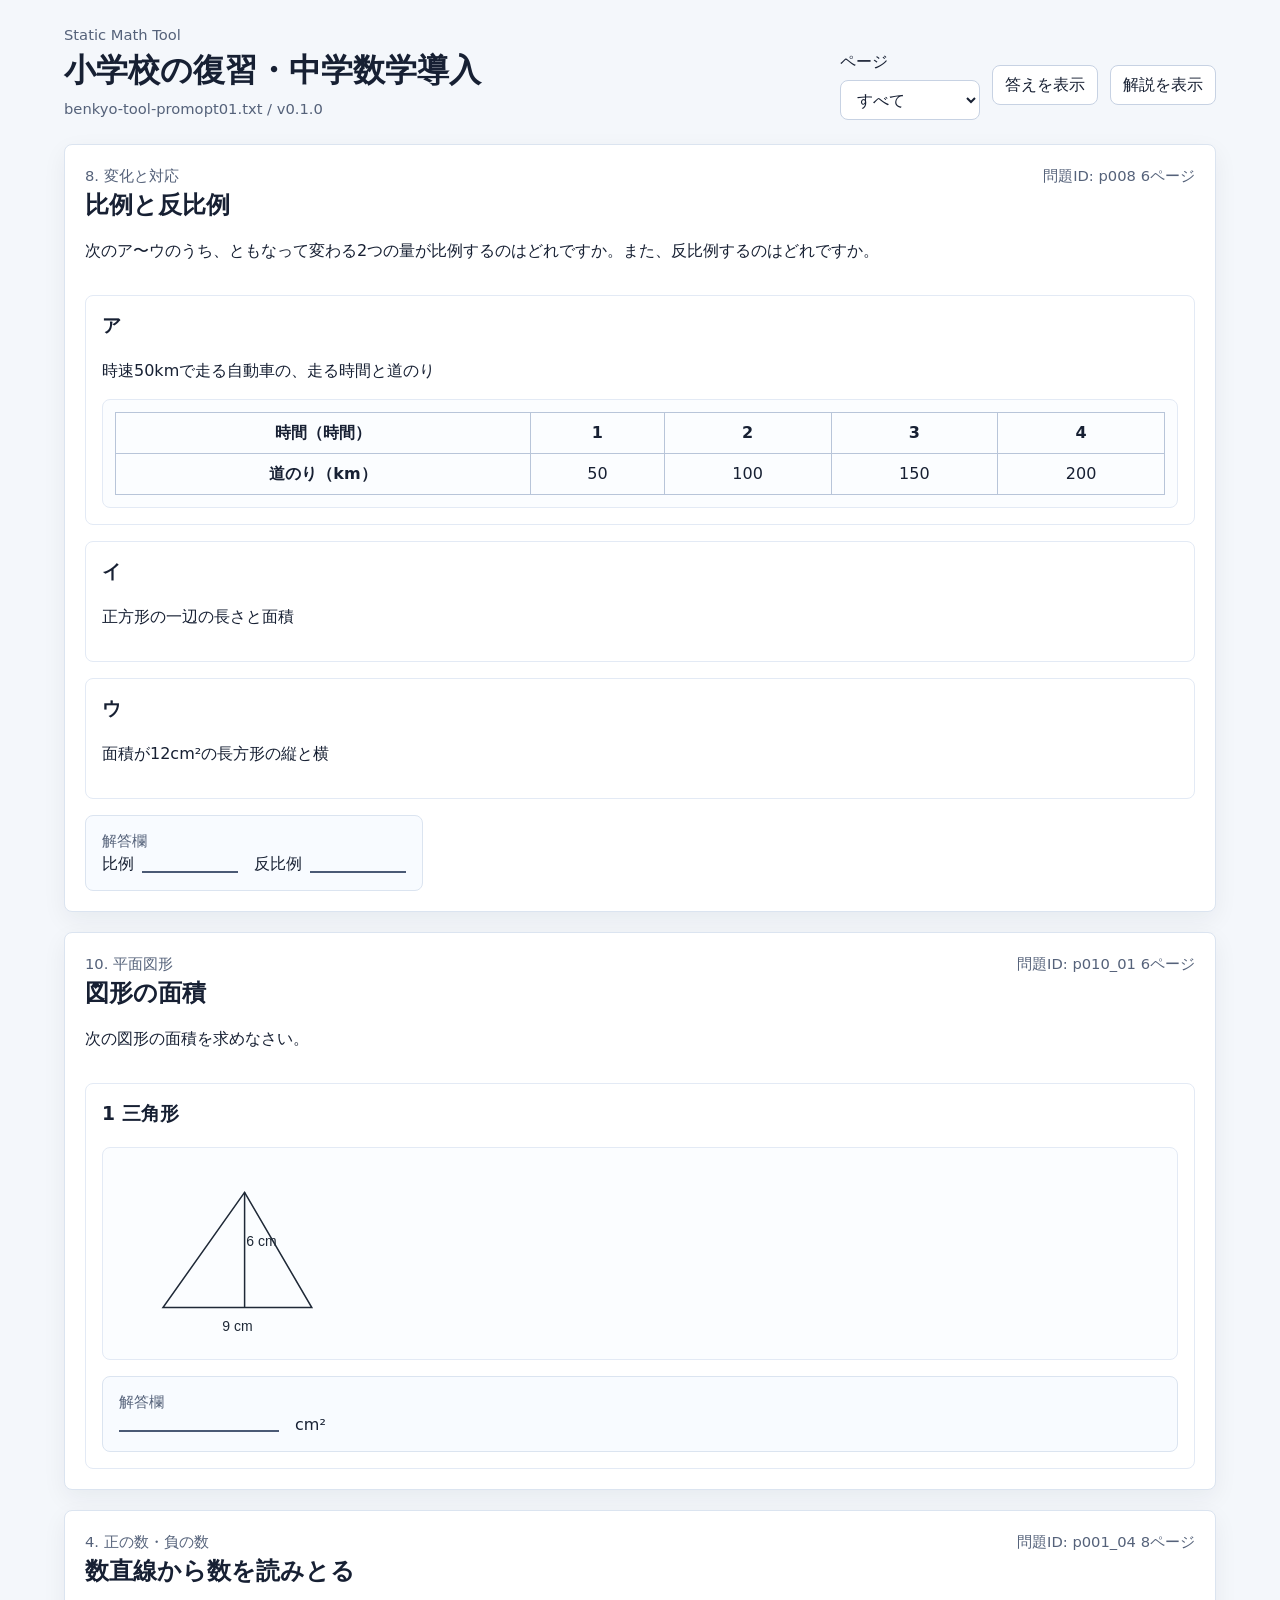
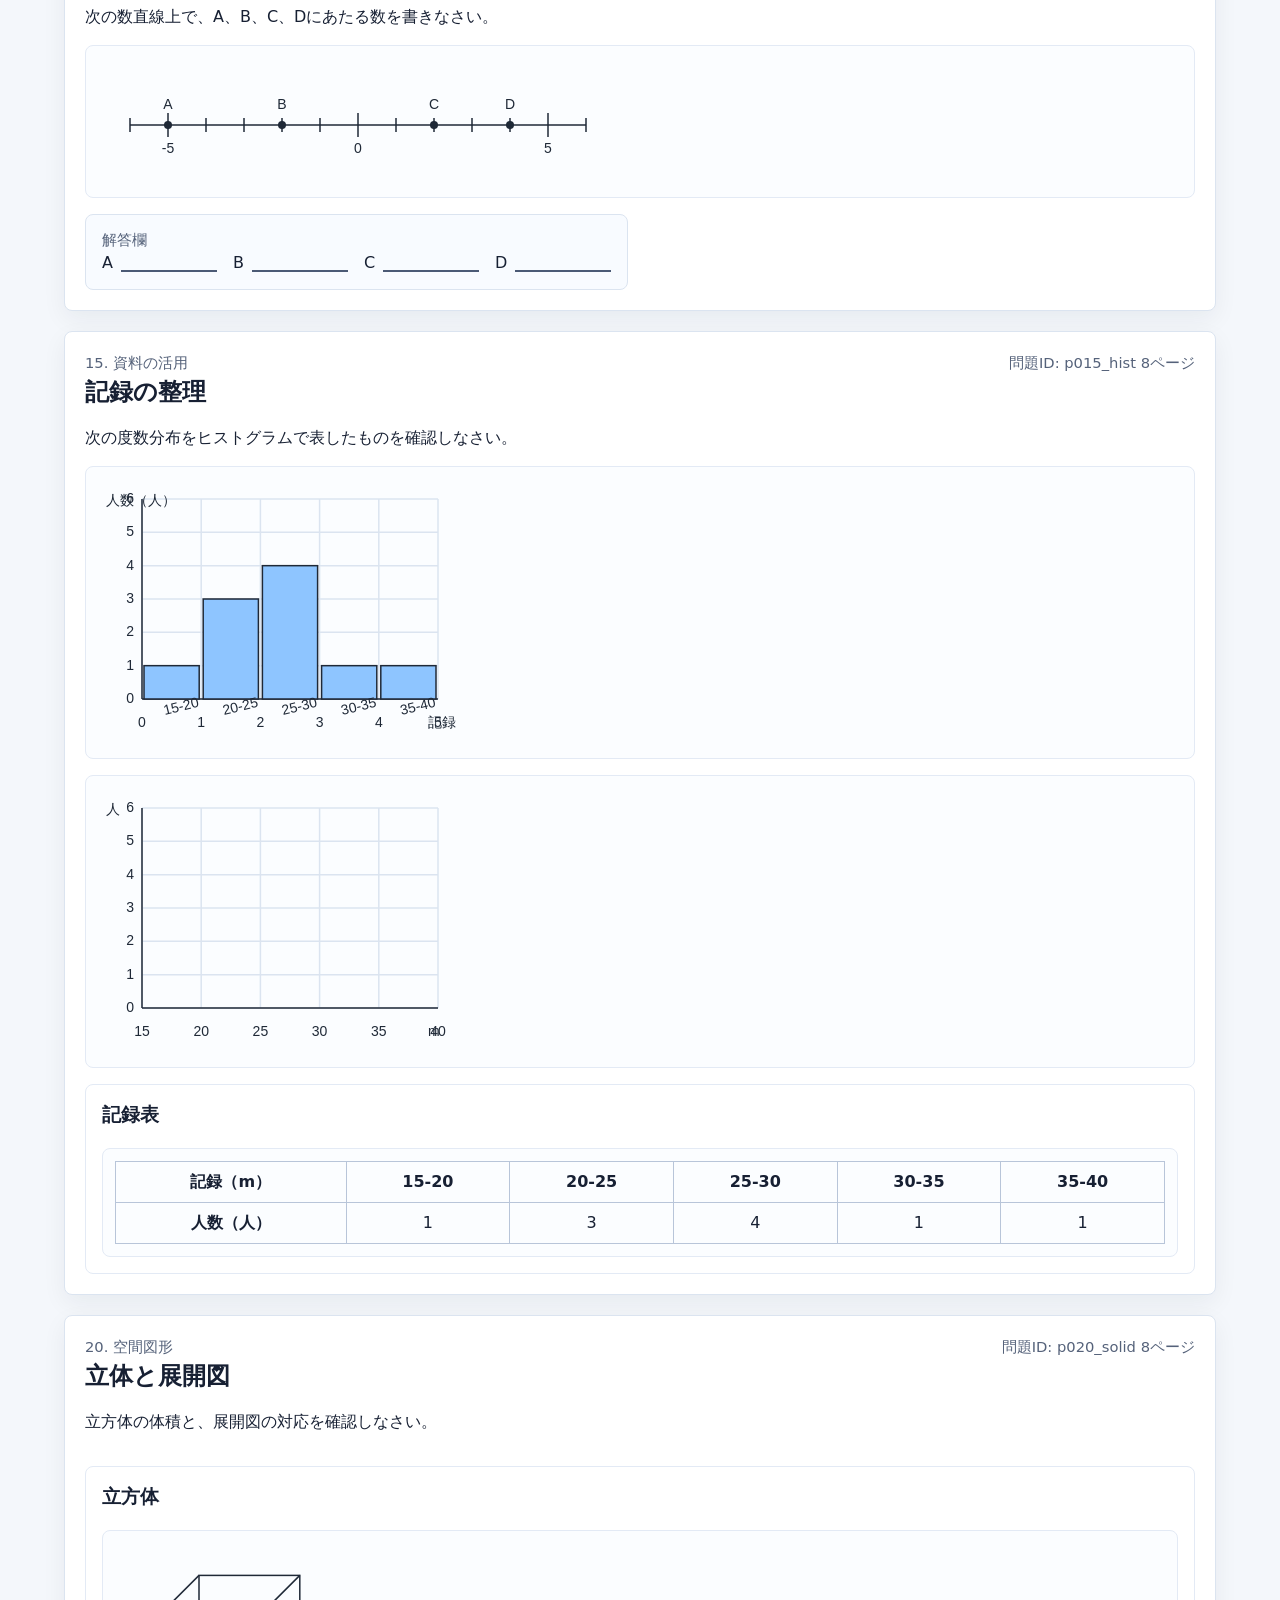
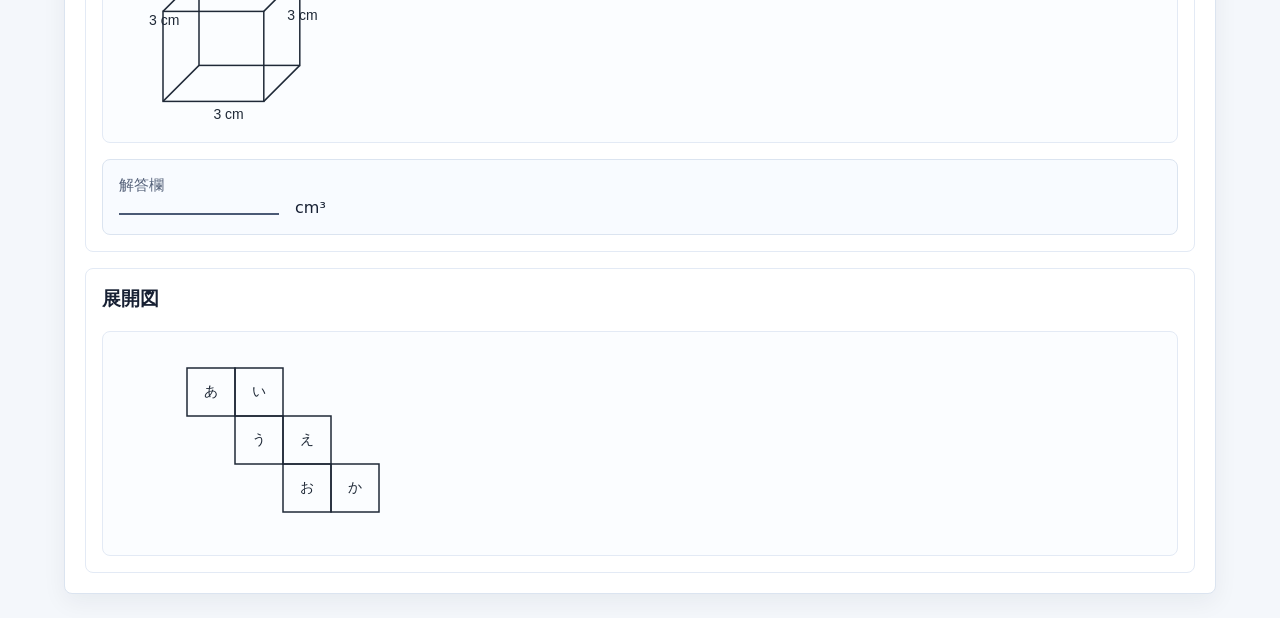
==== tools/benkyo-tool-prompt01/app/index.html @ 7d903d06 "Add static benkyo tool prototype" ====
<!doctype html>
<html lang="ja">
  <head>
    <meta charset="UTF-8" />
    <meta name="viewport" content="width=device-width, initial-scale=1.0" />
    <title>勉強ツール</title>
    <link rel="stylesheet" href="./src/styles/page.css" />
  </head>
  <body>
    <div class="app-shell">
      <header class="topbar">
        <div>
          <p class="eyebrow">Static Math Tool</p>
          <h1 id="app-title">勉強ツール</h1>
          <p id="app-source" class="meta-line"></p>
        </div>
        <div class="toolbar">
          <label class="toolbar-field">
            <span>ページ</span>
            <select id="page-filter"></select>
          </label>
          <button id="toggle-answers" type="button">答えを表示</button>
          <button id="toggle-explanations" type="button">解説を表示</button>
        </div>
      </header>

      <main>
        <section id="problem-list" class="problem-list" aria-live="polite"></section>
      </main>
    </div>

    <script type="module" src="./src/main.js"></script>
  </body>
  </html>
---- tools/benkyo-tool-prompt01/app/src/styles/page.css ----
:root {
  color-scheme: light;
  font-family: system-ui, sans-serif;
  line-height: 1.5;
  color: #172033;
  background: #f4f7fb;
}

* {
  box-sizing: border-box;
}

body {
  margin: 0;
}

.app-shell {
  max-width: 1200px;
  margin: 0 auto;
  padding: 24px;
}

.topbar {
  display: flex;
  justify-content: space-between;
  gap: 24px;
  align-items: end;
  margin-bottom: 24px;
}

.eyebrow,
.meta-line,
.section-line,
.problem-meta,
.response-label,
.answer-label {
  margin: 0;
  color: #55627a;
  font-size: 0.92rem;
}

h1,
h2,
h3,
p {
  margin-top: 0;
}

h1 {
  margin-bottom: 4px;
  font-size: 2rem;
}

.toolbar {
  display: flex;
  flex-wrap: wrap;
  gap: 12px;
  align-items: center;
}

.toolbar-field {
  display: grid;
  gap: 6px;
  min-width: 140px;
}

select,
button {
  height: 40px;
  padding: 0 12px;
  border: 1px solid #c7d2e3;
  border-radius: 8px;
  background: #fff;
  color: #172033;
  font: inherit;
}

button {
  cursor: pointer;
}

.problem-list {
  display: grid;
  gap: 20px;
}

.problem-card {
  background: #fff;
  border: 1px solid #dbe4f0;
  border-radius: 8px;
  padding: 20px;
  box-shadow: 0 8px 24px rgba(23, 32, 51, 0.06);
}

.problem-card-header,
.problem-footer,
.response-grid,
.response-inline {
  display: flex;
  gap: 16px;
  flex-wrap: wrap;
}

.problem-card-header {
  justify-content: space-between;
  align-items: start;
  margin-bottom: 16px;
}

.problem-heading h2 {
  margin-bottom: 0;
}

.problem-visuals,
.problem-items {
  display: grid;
  gap: 16px;
  margin-top: 16px;
}

.problem-item {
  padding: 16px;
  border: 1px solid #e3eaf5;
  border-radius: 8px;
}

.visual-panel {
  overflow-x: auto;
  padding: 12px;
  border: 1px solid #e3eaf5;
  border-radius: 8px;
  background: #fbfdff;
}

.problem-table {
  border-collapse: collapse;
  width: 100%;
}

.problem-table th,
.problem-table td {
  border: 1px solid #b8c5d9;
  padding: 8px 10px;
  text-align: center;
}

.response-block,
.answer-block,
.explanation-block {
  margin-top: 16px;
  padding: 14px 16px;
  border-radius: 8px;
  background: #f8fbff;
  border: 1px solid #dbe4f0;
}

.blank-field {
  display: inline-block;
  min-width: 160px;
  height: 1.2em;
  border-bottom: 2px solid #4b5a75;
}

.blank-field.short {
  min-width: 96px;
}

.response-cell {
  display: flex;
  align-items: center;
  gap: 8px;
}

.free-text-lines {
  display: grid;
  gap: 12px;
}

pre {
  margin: 8px 0 0;
  white-space: pre-wrap;
  word-break: break-word;
}

.error-message {
  color: #9f1239;
}

@media (max-width: 760px) {
  .app-shell {
    padding: 16px;
  }

  .topbar {
    align-items: start;
    flex-direction: column;
  }
}
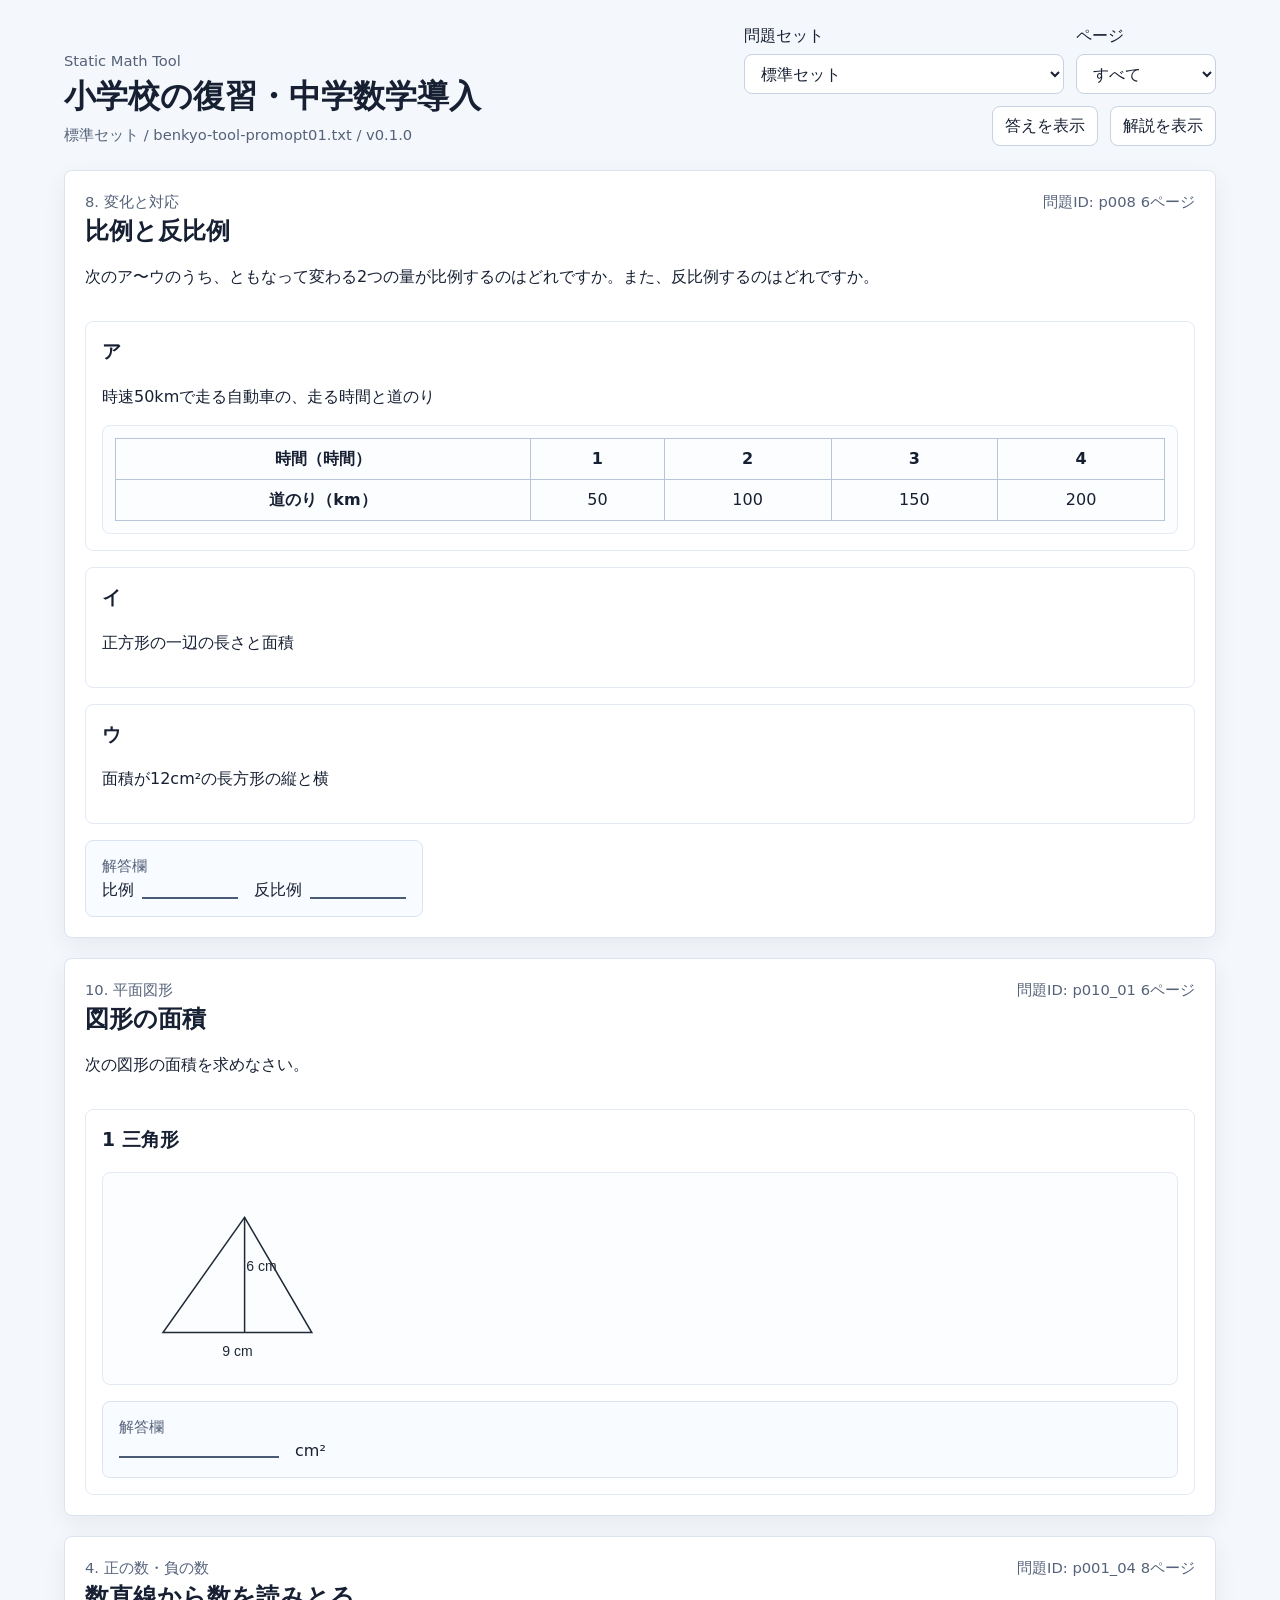
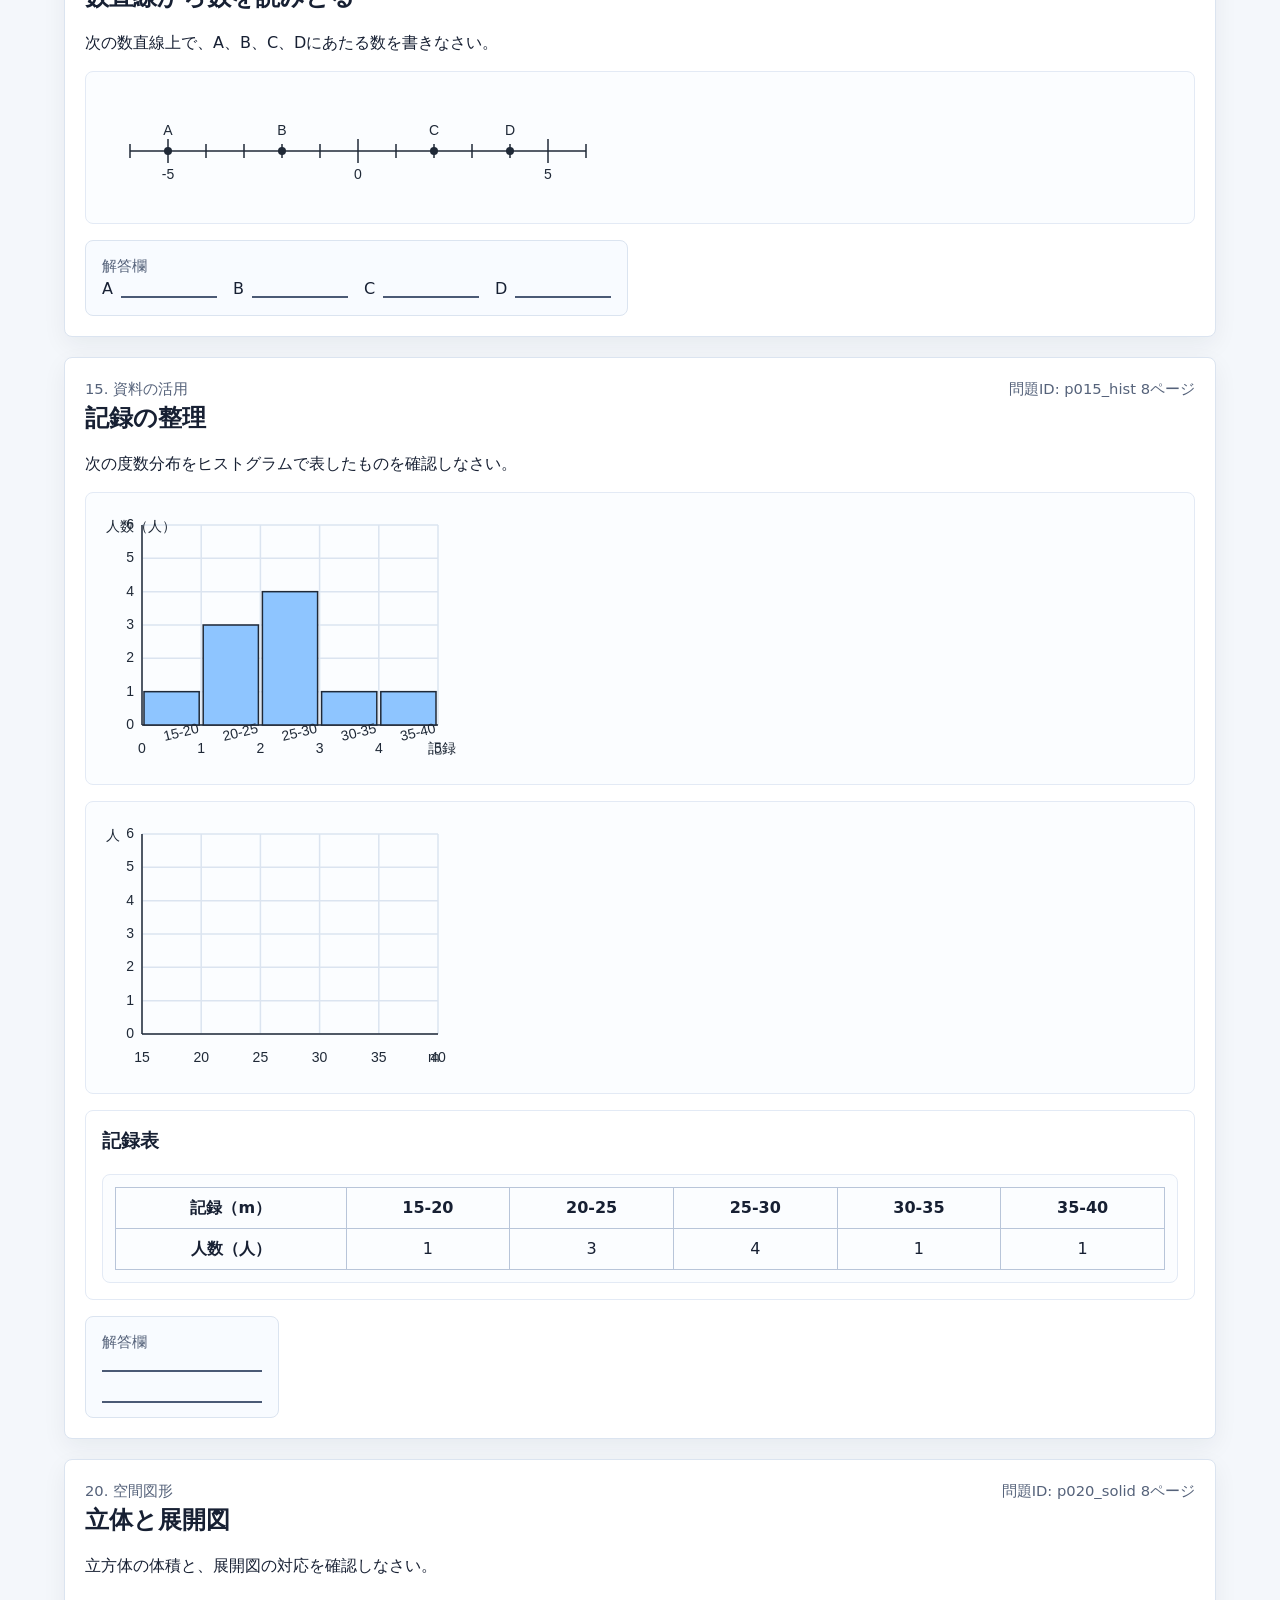
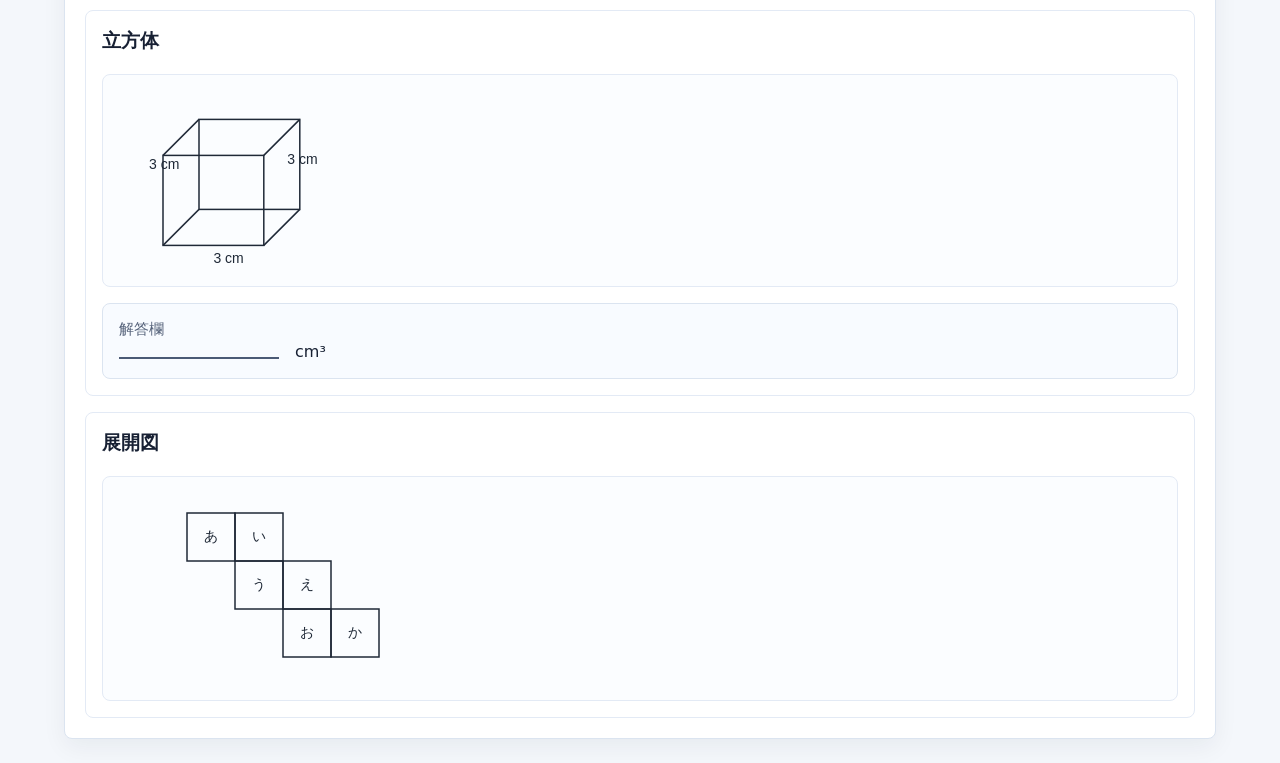
==== commit e6794337: "Add dataset selector and docs workflow" ====
--- a/tools/benkyo-tool-prompt01/app/index.html
+++ b/tools/benkyo-tool-prompt01/app/index.html
@@ -15,6 +15,10 @@
           <p id="app-source" class="meta-line"></p>
         </div>
         <div class="toolbar">
+          <label class="toolbar-field toolbar-field-wide">
+            <span>問題セット</span>
+            <select id="dataset-select"></select>
+          </label>
           <label class="toolbar-field">
             <span>ページ</span>
             <select id="page-filter"></select>
@@ -31,4 +35,4 @@
 
     <script type="module" src="./src/main.js"></script>
   </body>
-  </html>
+</html>
--- a/tools/benkyo-tool-prompt01/app/src/styles/page.css
+++ b/tools/benkyo-tool-prompt01/app/src/styles/page.css
@@ -56,12 +56,17 @@
   flex-wrap: wrap;
   gap: 12px;
   align-items: center;
+  justify-content: flex-end;
 }
 
 .toolbar-field {
   display: grid;
   gap: 6px;
   min-width: 140px;
+}
+
+.toolbar-field-wide {
+  min-width: min(320px, 100%);
 }
 
 select,
@@ -195,4 +200,14 @@
     align-items: start;
     flex-direction: column;
   }
-}
+
+  .toolbar {
+    width: 100%;
+    justify-content: start;
+  }
+
+  .toolbar-field,
+  .toolbar-field-wide {
+    min-width: 100%;
+  }
+}
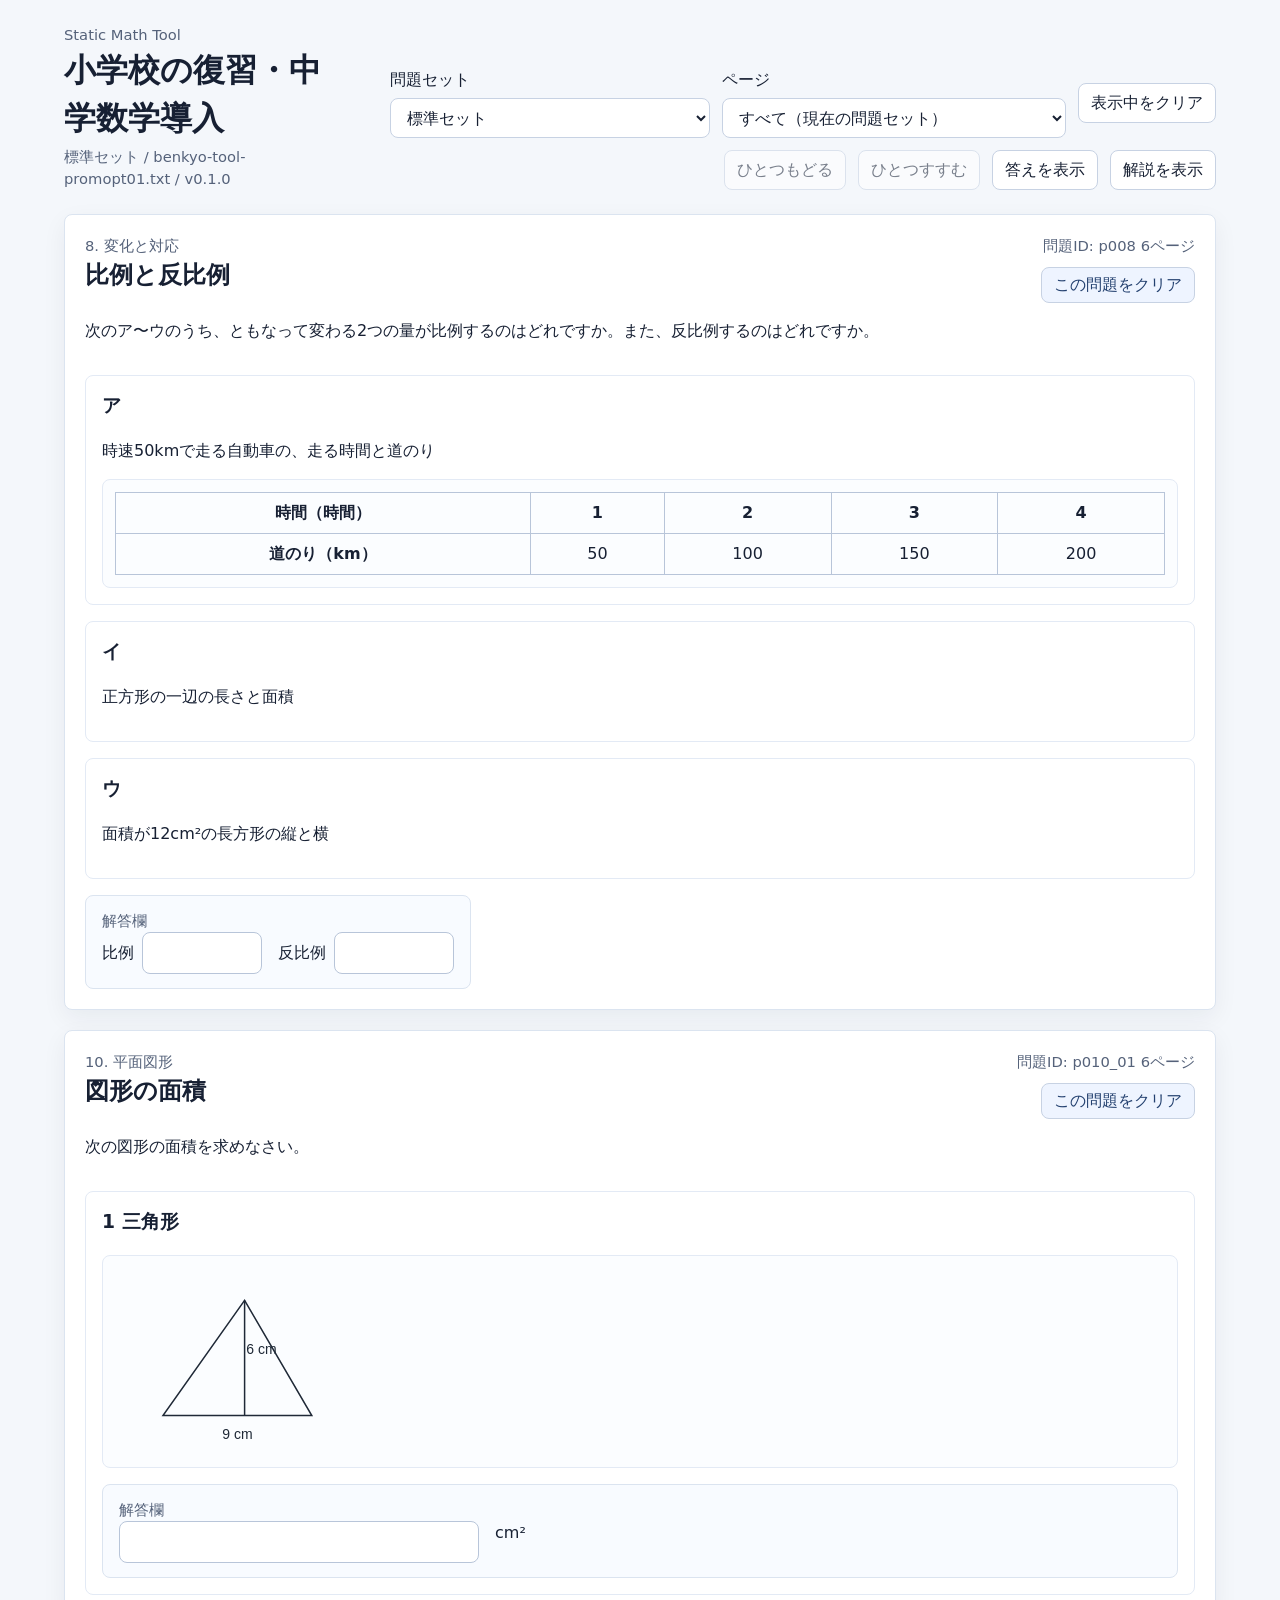
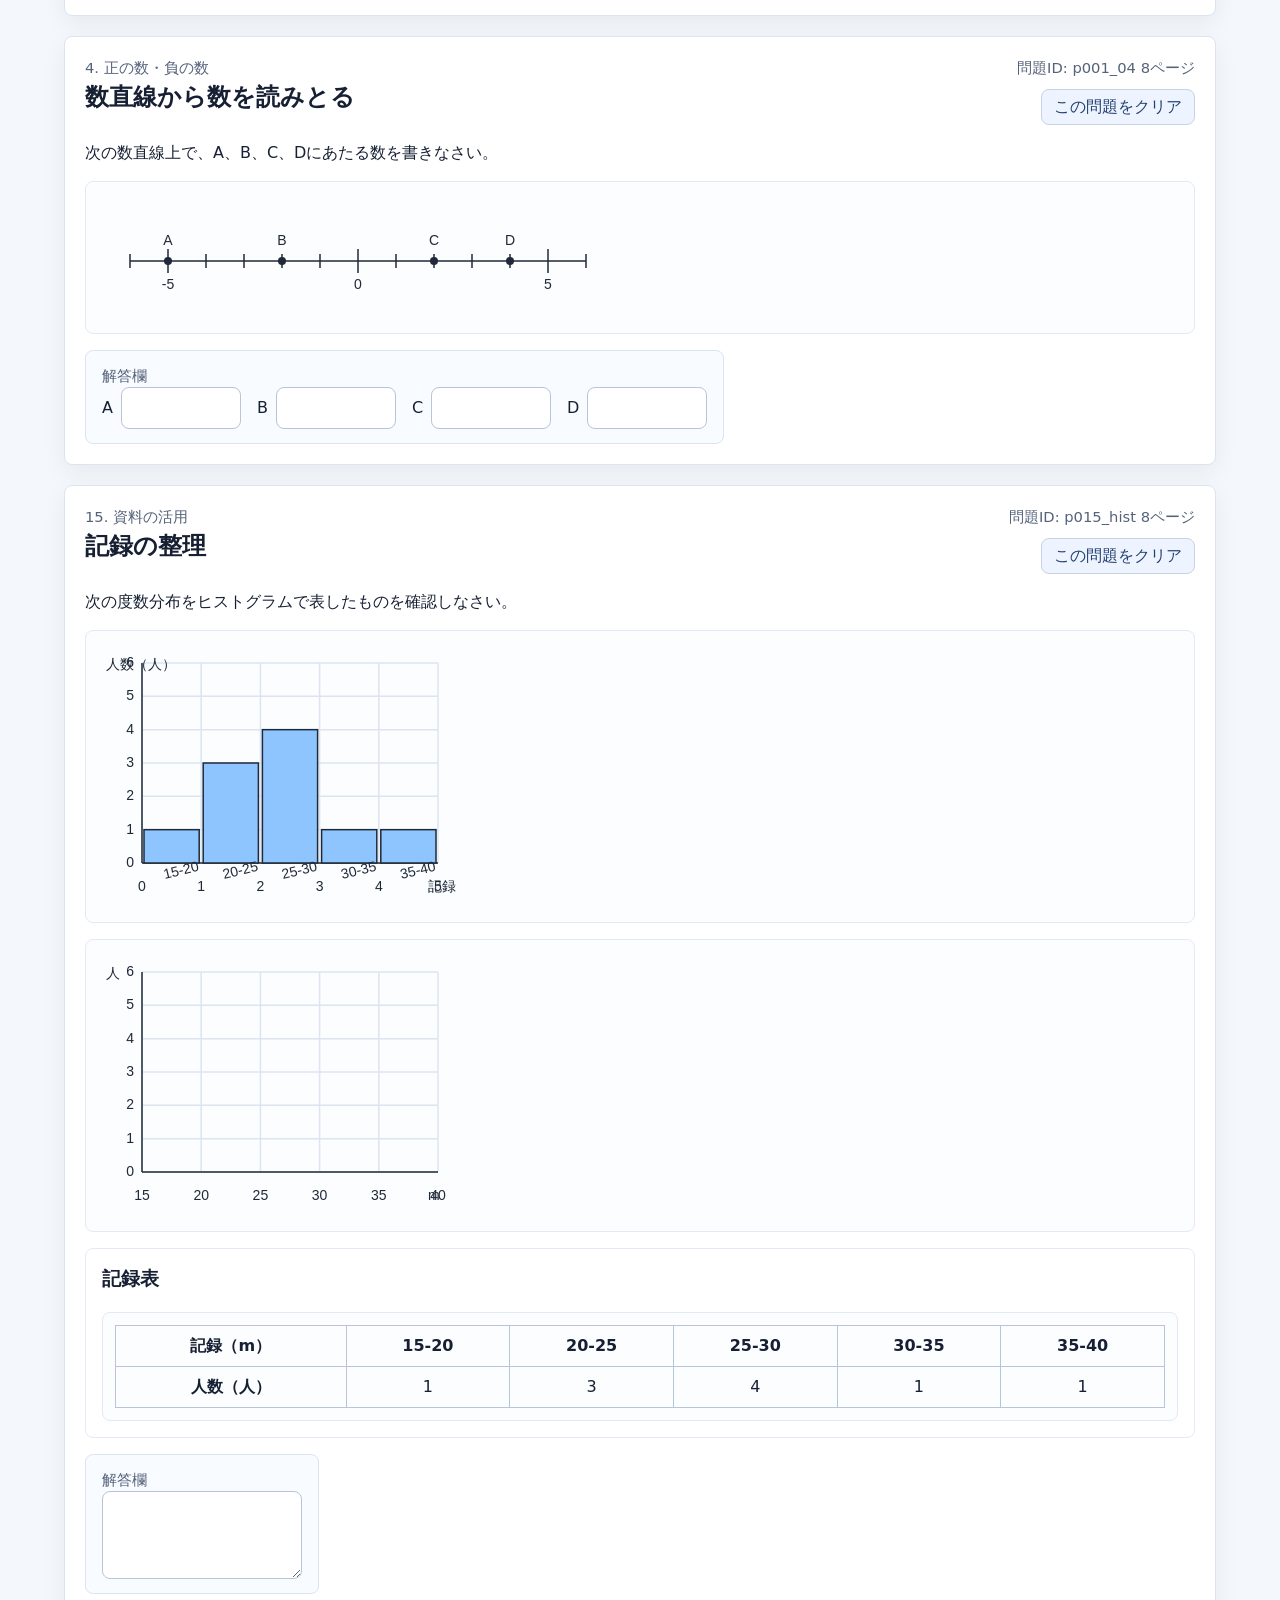
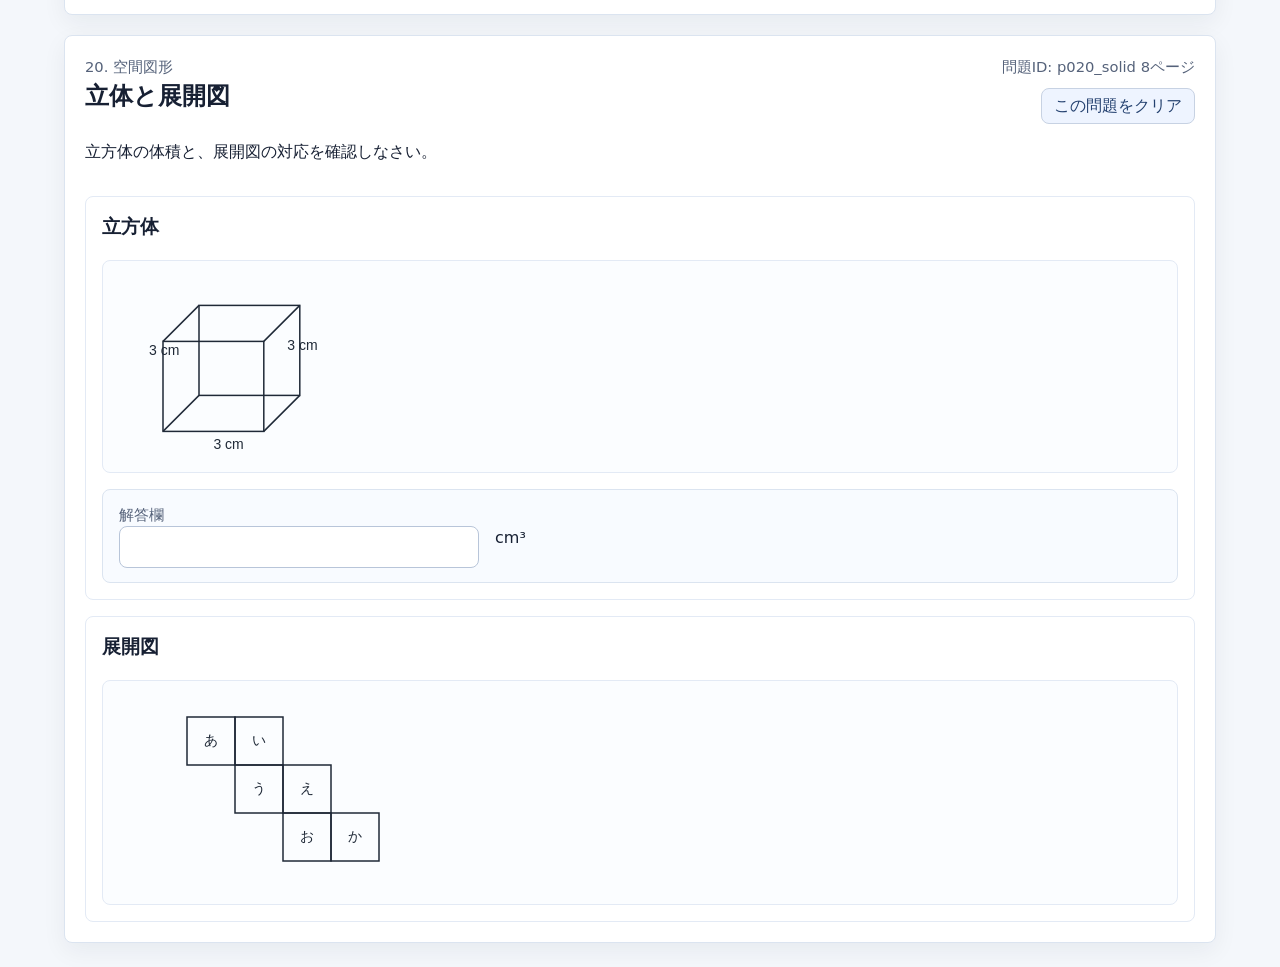
==== commit 138eed15: "Add response clear and history controls" ====
--- a/tools/benkyo-tool-prompt01/app/index.html
+++ b/tools/benkyo-tool-prompt01/app/index.html
@@ -23,6 +23,9 @@
             <span>ページ</span>
             <select id="page-filter"></select>
           </label>
+          <button id="clear-visible" type="button">表示中をクリア</button>
+          <button id="undo-clear" type="button">ひとつもどる</button>
+          <button id="redo-clear" type="button">ひとつすすむ</button>
           <button id="toggle-answers" type="button">答えを表示</button>
           <button id="toggle-explanations" type="button">解説を表示</button>
         </div>
--- a/tools/benkyo-tool-prompt01/app/src/styles/page.css
+++ b/tools/benkyo-tool-prompt01/app/src/styles/page.css
@@ -84,6 +84,11 @@
   cursor: pointer;
 }
 
+button:disabled {
+  cursor: not-allowed;
+  opacity: 0.55;
+}
+
 .problem-list {
   display: grid;
   gap: 20px;
@@ -112,8 +117,32 @@
   margin-bottom: 16px;
 }
 
+.problem-header-side {
+  display: grid;
+  gap: 10px;
+  justify-items: end;
+}
+
 .problem-heading h2 {
   margin-bottom: 0;
+}
+
+.problem-prompt-block {
+  display: grid;
+  gap: 10px;
+}
+
+.problem-prompt,
+.problem-context {
+  margin-bottom: 0;
+}
+
+.problem-context {
+  padding: 12px 14px;
+  border: 1px solid #dbe4f0;
+  border-radius: 8px;
+  background: #f8fbff;
+  white-space: pre-wrap;
 }
 
 .problem-visuals,
@@ -170,6 +199,43 @@
   min-width: 96px;
 }
 
+.response-input {
+  width: min(100%, 360px);
+  min-height: 40px;
+  padding: 8px 10px;
+  border: 1px solid #b8c5d9;
+  border-radius: 8px;
+  background: #fff;
+  color: #172033;
+  font: inherit;
+}
+
+.response-input-short {
+  width: 120px;
+}
+
+textarea.response-input {
+  width: 100%;
+  min-height: 88px;
+  resize: vertical;
+}
+
+.response-input:focus,
+.choice-input:focus {
+  outline: 2px solid #8ab4ff;
+  outline-offset: 2px;
+}
+
+.secondary-button {
+  height: 36px;
+  padding: 0 12px;
+  border: 1px solid #c7d2e3;
+  border-radius: 8px;
+  background: #eef4ff;
+  color: #23406f;
+  font: inherit;
+}
+
 .response-cell {
   display: flex;
   align-items: center;
@@ -211,3 +277,27 @@
     min-width: 100%;
   }
 }
+
+.choice-list {
+  display: grid;
+  gap: 10px;
+}
+
+.choice-item {
+  display: flex;
+  align-items: center;
+  gap: 10px;
+  cursor: pointer;
+}
+
+.choice-input {
+  margin: 0;
+  width: 18px;
+  height: 18px;
+  accent-color: #2f6fed;
+}
+
+.draw-graph-hint,
+.response-unsupported {
+  color: #55627a;
+}
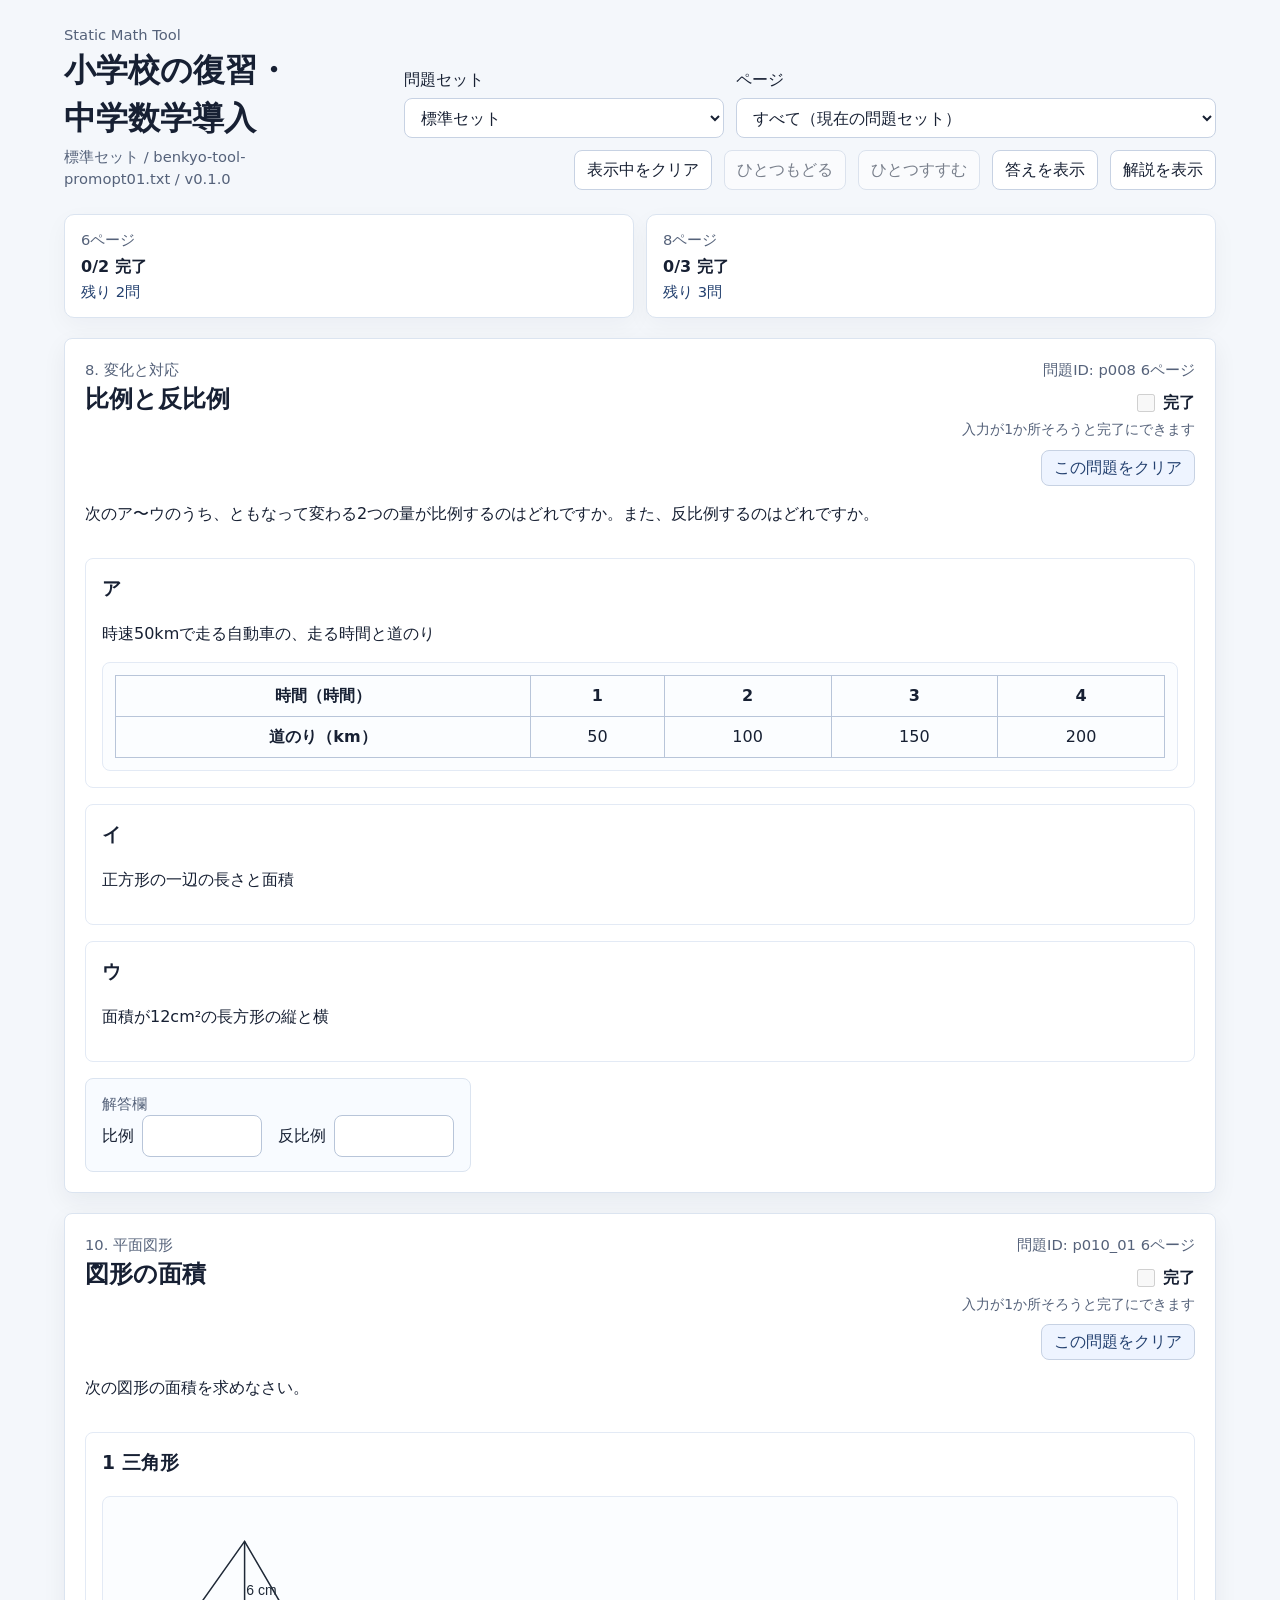
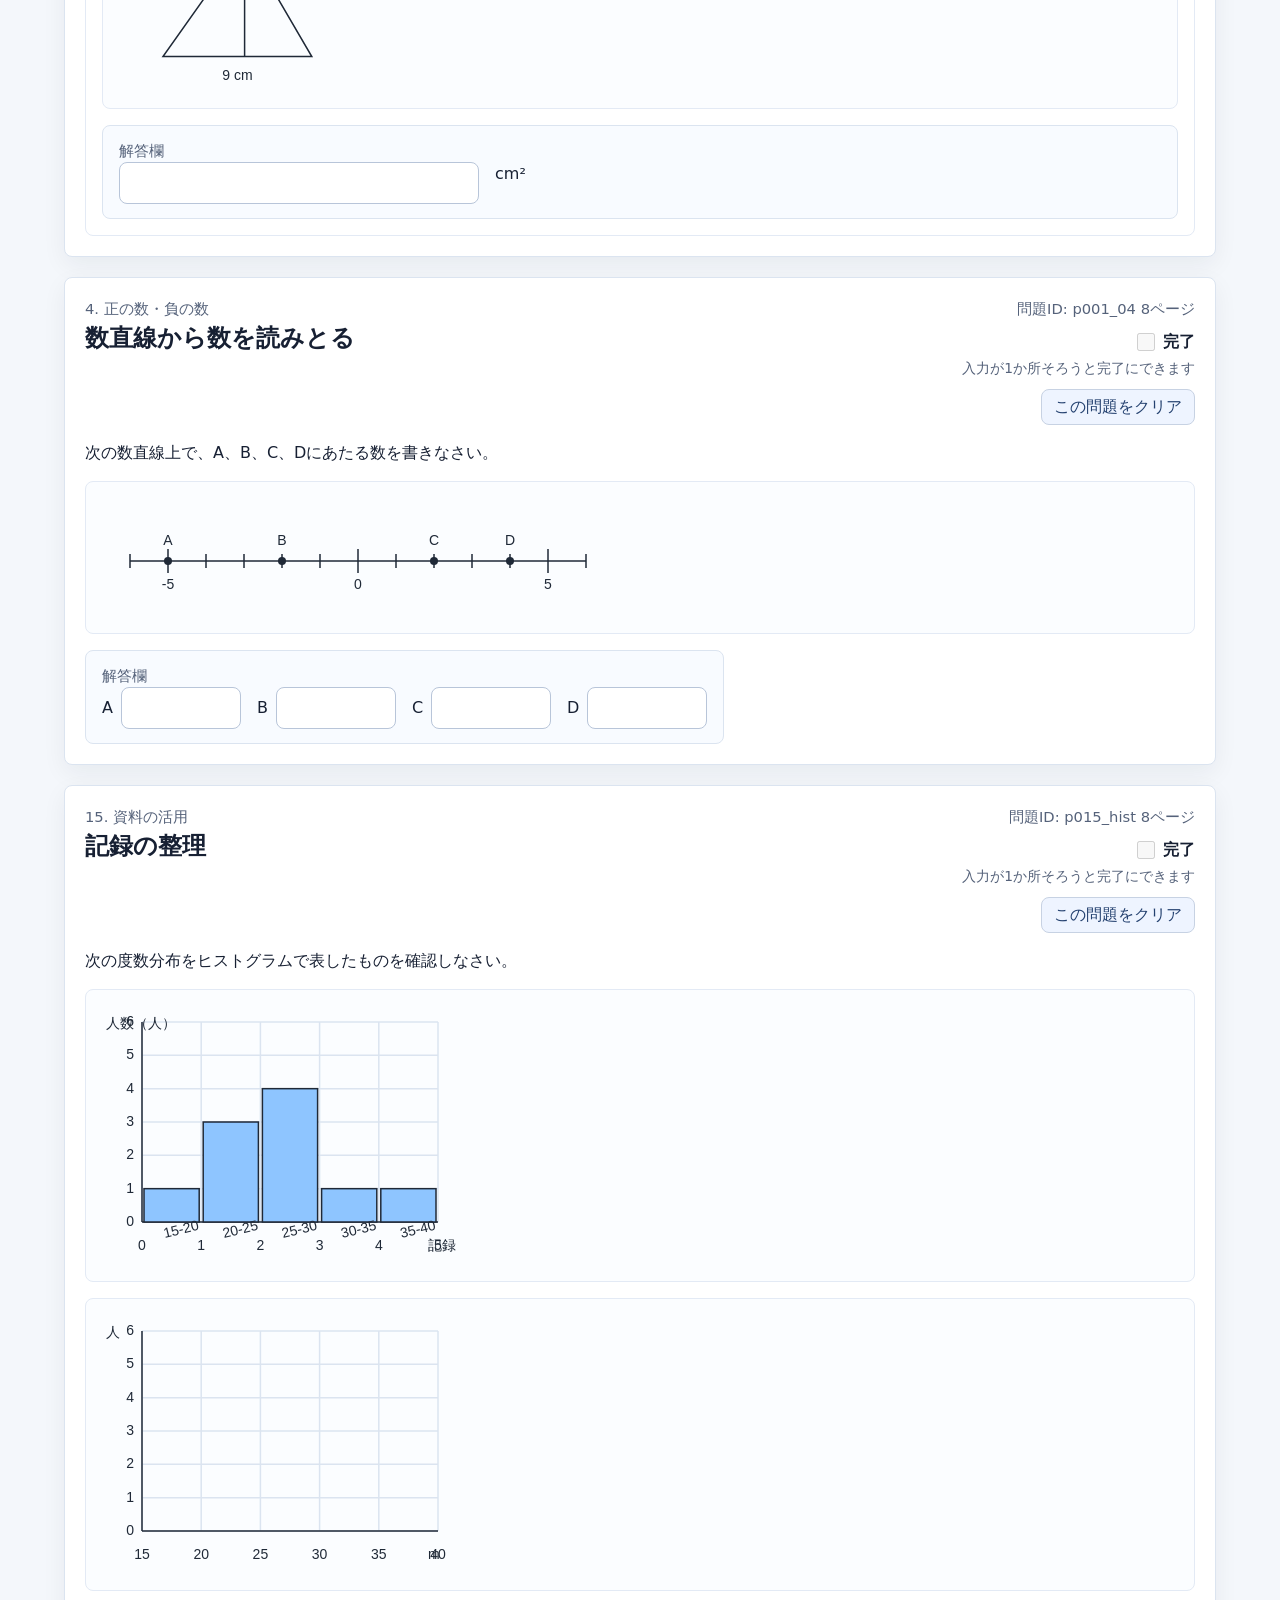
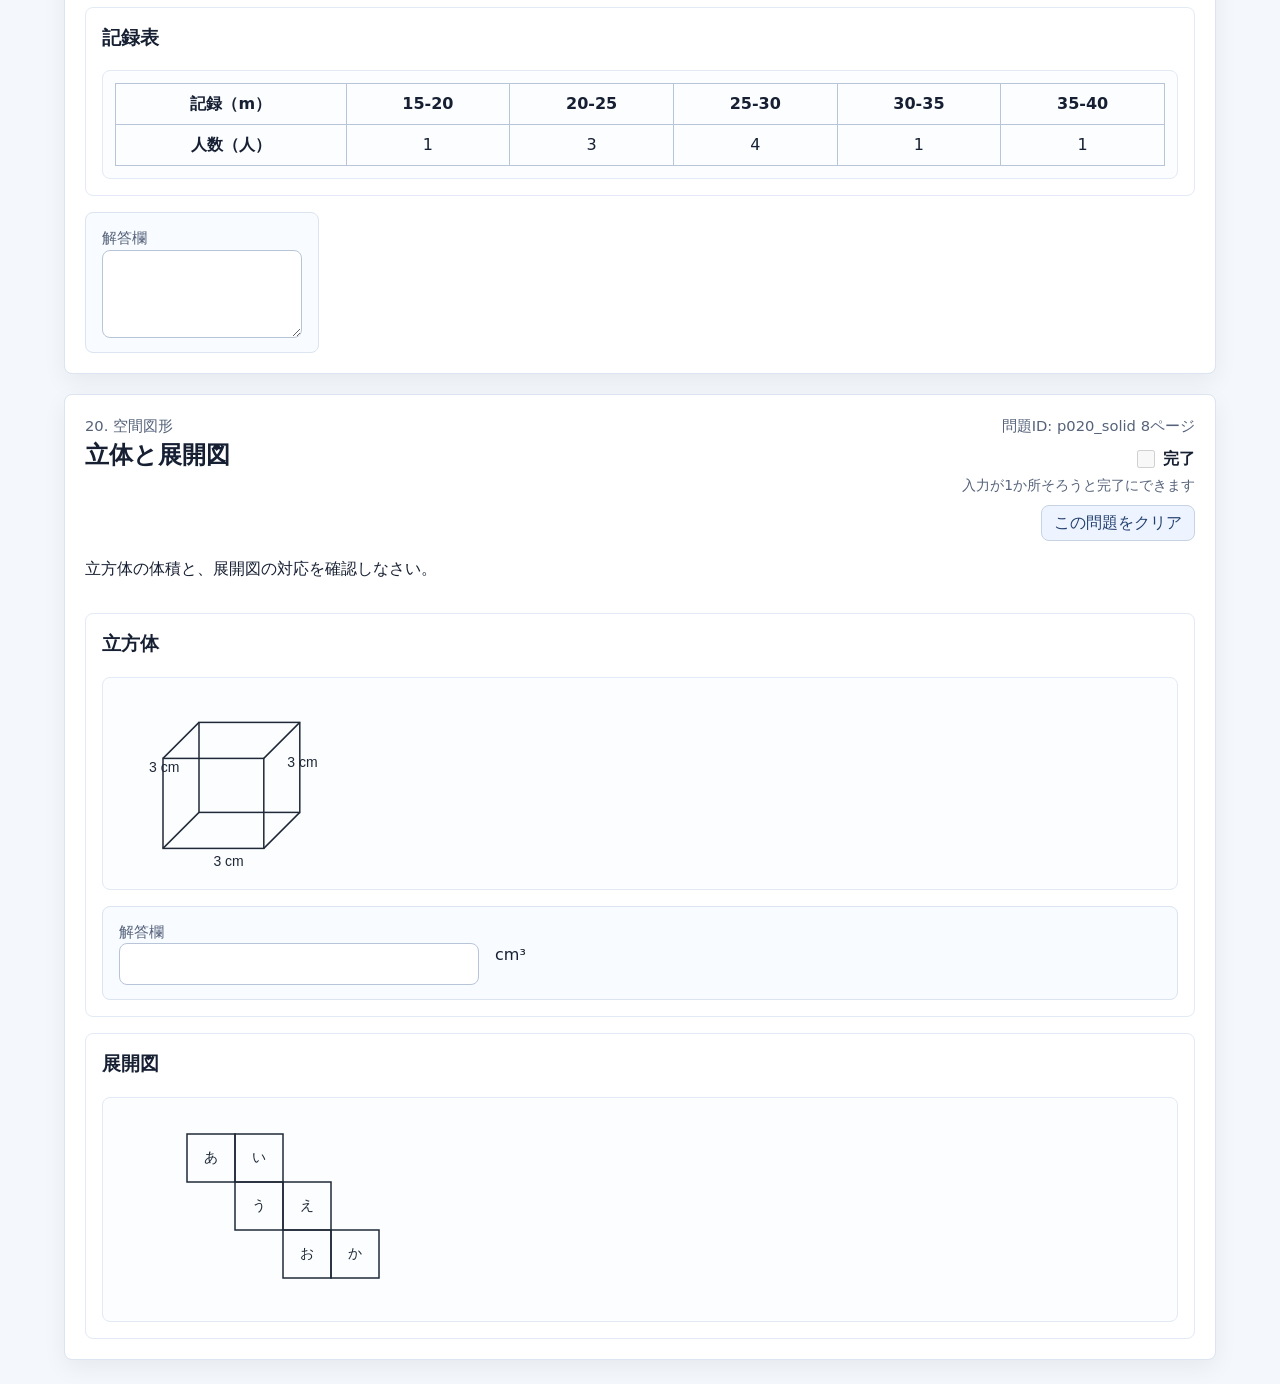
==== commit eb1aac28: "Add manual completion progress tracking" ====
--- a/tools/benkyo-tool-prompt01/app/index.html
+++ b/tools/benkyo-tool-prompt01/app/index.html
@@ -32,6 +32,9 @@
       </header>
 
       <main>
+        <section class="page-progress-panel" aria-live="polite">
+          <div id="page-progress" class="page-progress-list"></div>
+        </section>
         <section id="problem-list" class="problem-list" aria-live="polite"></section>
       </main>
     </div>
--- a/tools/benkyo-tool-prompt01/app/src/styles/page.css
+++ b/tools/benkyo-tool-prompt01/app/src/styles/page.css
@@ -94,6 +94,52 @@
   gap: 20px;
 }
 
+.page-progress-panel {
+  margin-bottom: 20px;
+}
+
+.page-progress-grid {
+  display: grid;
+  grid-template-columns: repeat(auto-fit, minmax(160px, 1fr));
+  gap: 12px;
+}
+
+.page-progress-card {
+  padding: 14px 16px;
+  border: 1px solid #dbe4f0;
+  border-radius: 10px;
+  background: #fff;
+  box-shadow: 0 8px 24px rgba(23, 32, 51, 0.04);
+}
+
+.page-progress-card[data-active="true"] {
+  border-color: #8ab4ff;
+  background: #eef5ff;
+}
+
+.page-progress-title,
+.page-progress-counts,
+.page-progress-remaining,
+.problem-completion-hint {
+  margin: 0;
+}
+
+.page-progress-title {
+  font-size: 0.92rem;
+  color: #55627a;
+}
+
+.page-progress-counts {
+  margin-top: 4px;
+  font-weight: 600;
+}
+
+.page-progress-remaining {
+  margin-top: 2px;
+  color: #23406f;
+  font-size: 0.92rem;
+}
+
 .problem-card {
   background: #fff;
   border: 1px solid #dbe4f0;
@@ -121,6 +167,32 @@
   display: grid;
   gap: 10px;
   justify-items: end;
+}
+
+.problem-completion-block {
+  display: grid;
+  gap: 4px;
+  justify-items: end;
+}
+
+.problem-completion-toggle {
+  display: inline-flex;
+  align-items: center;
+  gap: 8px;
+  font-weight: 600;
+}
+
+.problem-completion-input {
+  width: 18px;
+  height: 18px;
+  margin: 0;
+  accent-color: #2f6fed;
+}
+
+.problem-completion-hint {
+  color: #55627a;
+  font-size: 0.86rem;
+  text-align: right;
 }
 
 .problem-heading h2 {
@@ -301,3 +373,62 @@
 .response-unsupported {
   color: #55627a;
 }
+
+.answer-visuals-block {
+  margin-top: 16px;
+  padding: 14px 16px;
+  border-radius: 8px;
+  background: #fff7ed;
+  border: 1px solid #fed7aa;
+}
+
+.answer-visuals-block .visual-panel {
+  background: #fff;
+}
+
+.visual-canvas-stage {
+  position: relative;
+  width: fit-content;
+  max-width: 100%;
+}
+
+.visual-canvas-layer {
+  display: block;
+}
+
+.visual-canvas-stage .visual-canvas-layer {
+  position: absolute;
+  inset: 0;
+}
+
+.visual-canvas-stage .visual-canvas-layer:first-child {
+  position: relative;
+}
+
+.interactive-visual {
+  display: grid;
+  gap: 10px;
+}
+
+.visual-toolbar {
+  display: flex;
+  flex-wrap: wrap;
+  gap: 8px;
+  align-items: center;
+}
+
+.visual-status {
+  margin: 0;
+  color: #55627a;
+  font-size: 0.92rem;
+}
+
+.visual-mini-button {
+  height: 32px;
+  padding: 0 10px;
+  border: 1px solid #c7d2e3;
+  border-radius: 999px;
+  background: #fff;
+  color: #23406f;
+  font: inherit;
+}
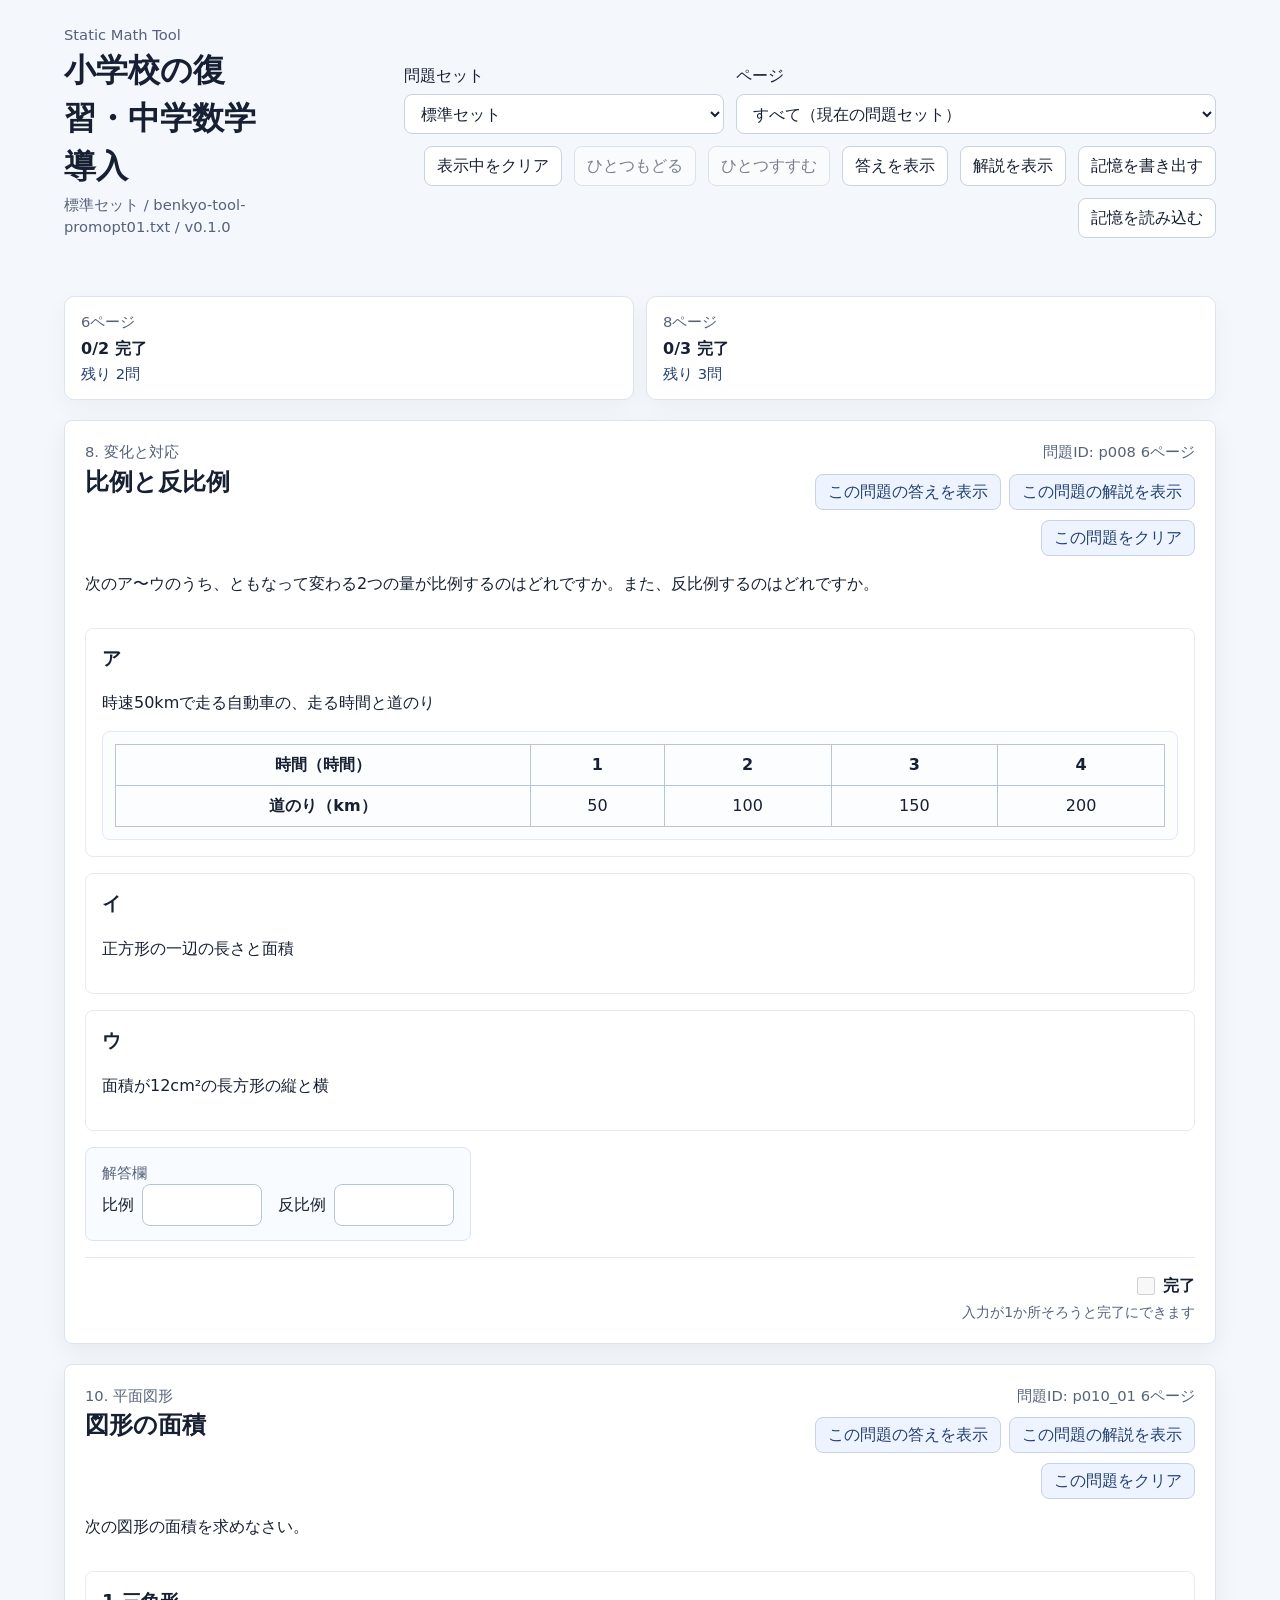
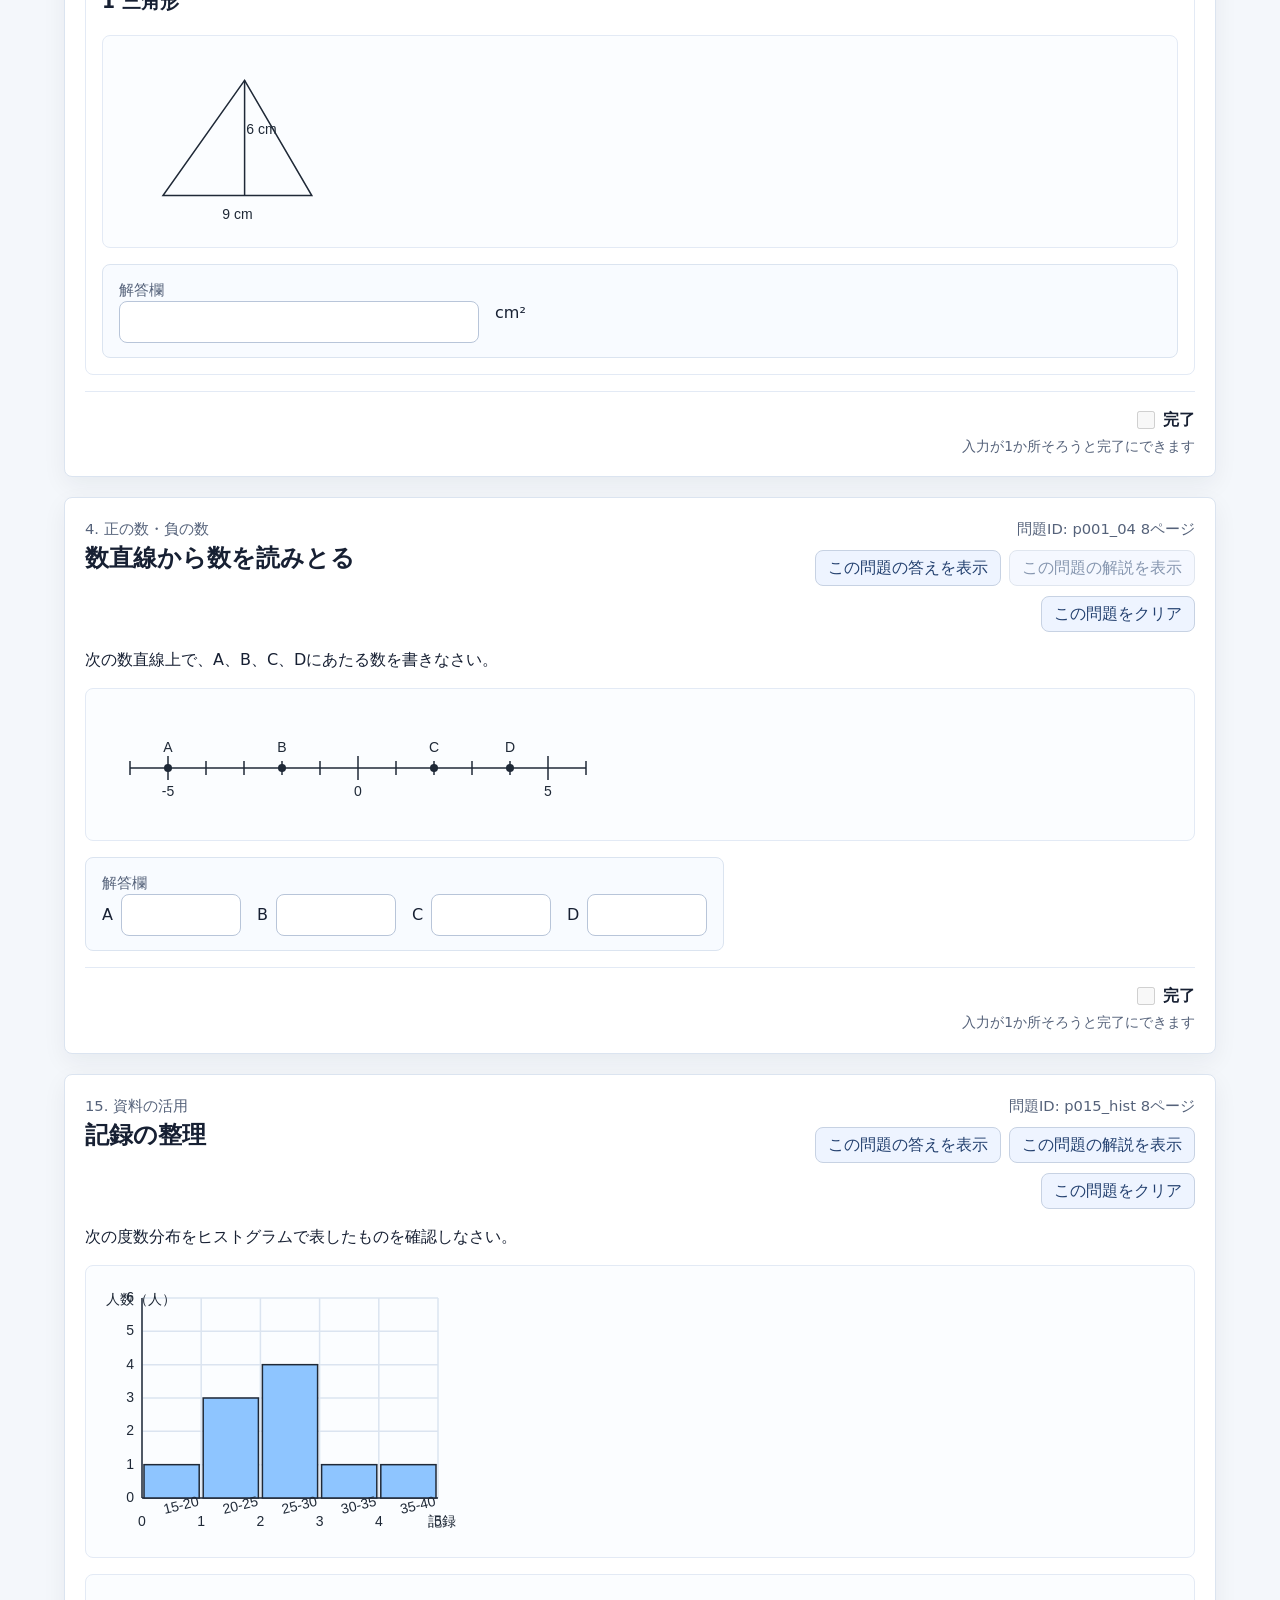
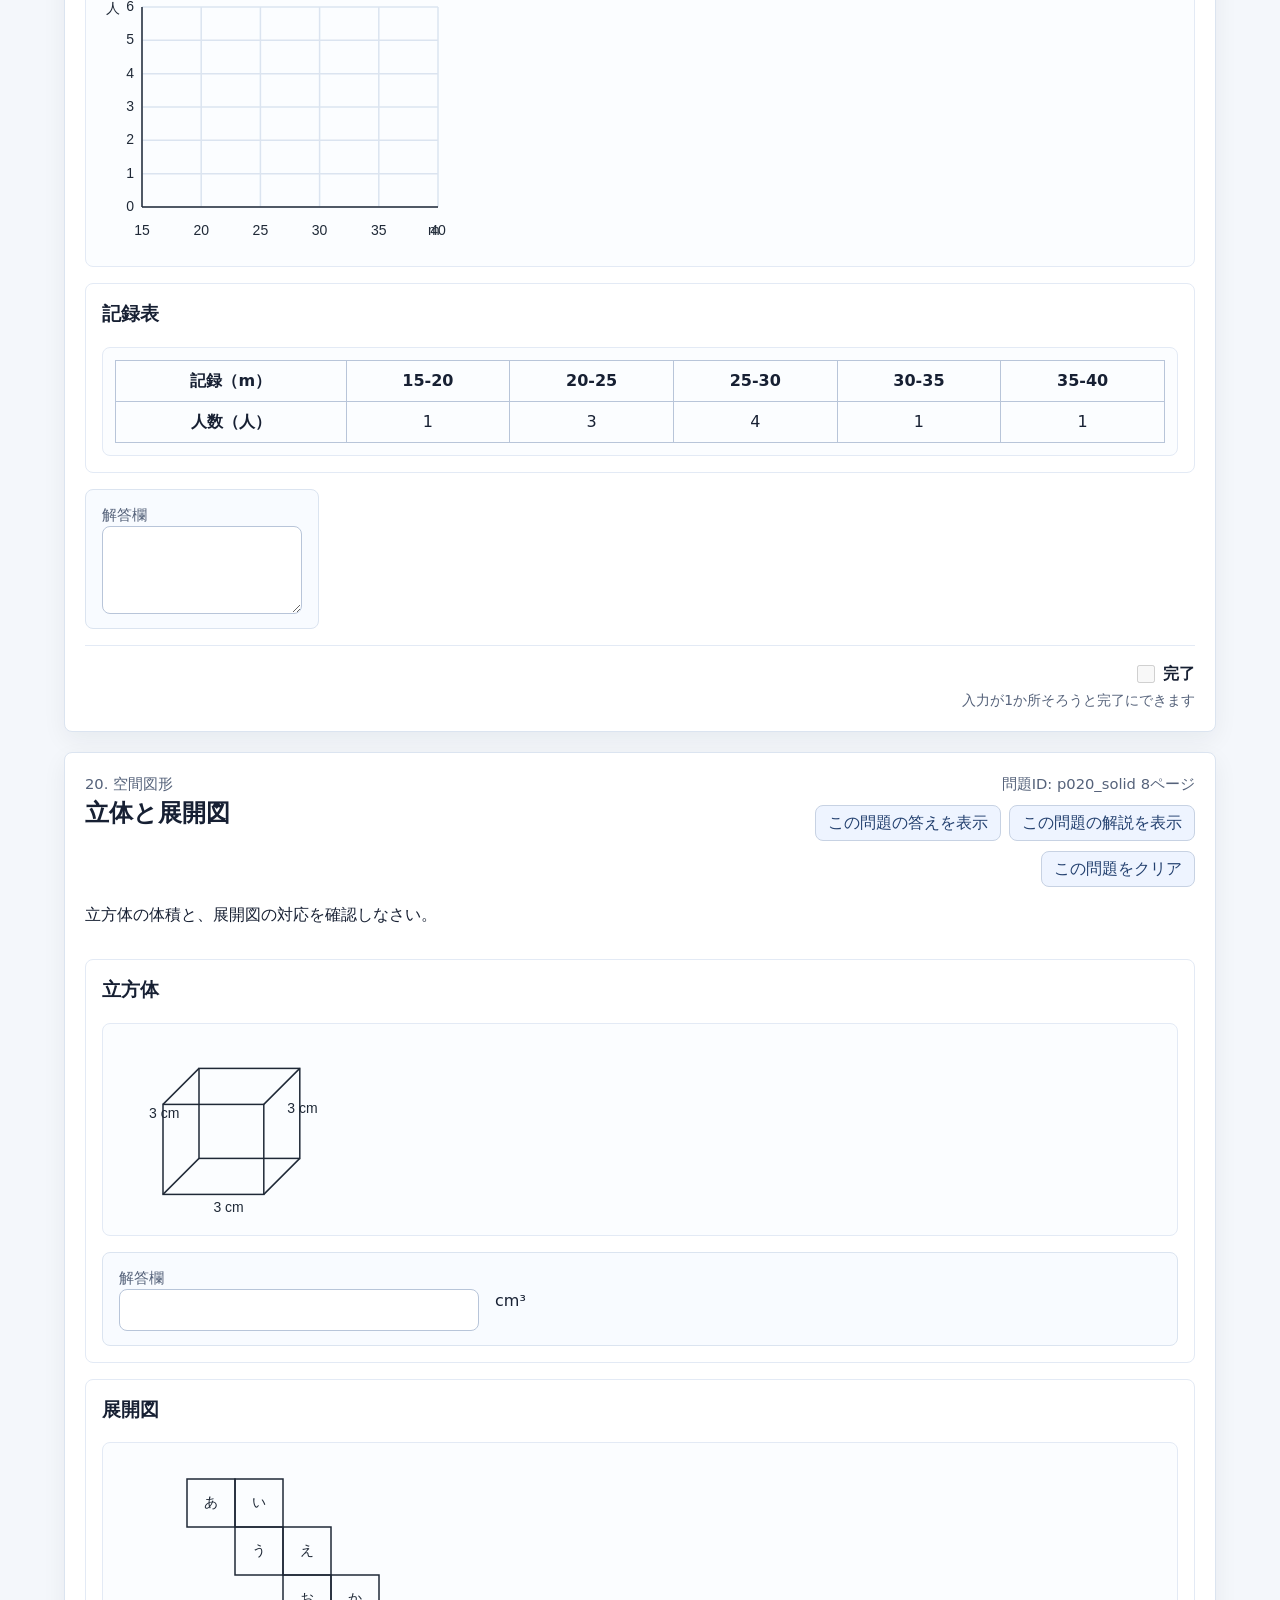
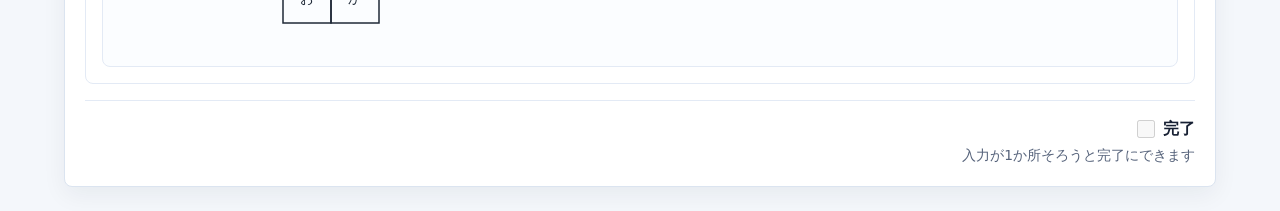
==== commit ed939c18: "Add local storage import export" ====
--- a/tools/benkyo-tool-prompt01/app/index.html
+++ b/tools/benkyo-tool-prompt01/app/index.html
@@ -28,8 +28,13 @@
           <button id="redo-clear" type="button">ひとつすすむ</button>
           <button id="toggle-answers" type="button">答えを表示</button>
           <button id="toggle-explanations" type="button">解説を表示</button>
+          <button id="export-storage" type="button">記憶を書き出す</button>
+          <button id="import-storage" type="button">記憶を読み込む</button>
+          <input id="import-storage-file" type="file" accept="application/json,.json" hidden />
         </div>
       </header>
+
+      <p id="storage-transfer-status" class="toolbar-status" aria-live="polite"></p>
 
       <main>
         <section class="page-progress-panel" aria-live="polite">
--- a/tools/benkyo-tool-prompt01/app/src/styles/page.css
+++ b/tools/benkyo-tool-prompt01/app/src/styles/page.css
@@ -89,6 +89,21 @@
   opacity: 0.55;
 }
 
+.toolbar-status {
+  margin: -8px 0 20px;
+  min-height: 1.5em;
+  color: #55627a;
+  font-size: 0.92rem;
+}
+
+.toolbar-status[data-kind="success"] {
+  color: #166534;
+}
+
+.toolbar-status[data-kind="error"] {
+  color: #b42318;
+}
+
 .problem-list {
   display: grid;
   gap: 20px;
@@ -169,10 +184,20 @@
   justify-items: end;
 }
 
+.problem-detail-actions {
+  display: flex;
+  gap: 8px;
+  flex-wrap: wrap;
+  justify-content: flex-end;
+}
+
 .problem-completion-block {
   display: grid;
   gap: 4px;
   justify-items: end;
+  margin-top: 16px;
+  padding-top: 16px;
+  border-top: 1px solid #e3eaf5;
 }
 
 .problem-completion-toggle {
@@ -193,6 +218,7 @@
   color: #55627a;
   font-size: 0.86rem;
   text-align: right;
+  max-width: 100%;
 }
 
 .problem-heading h2 {
